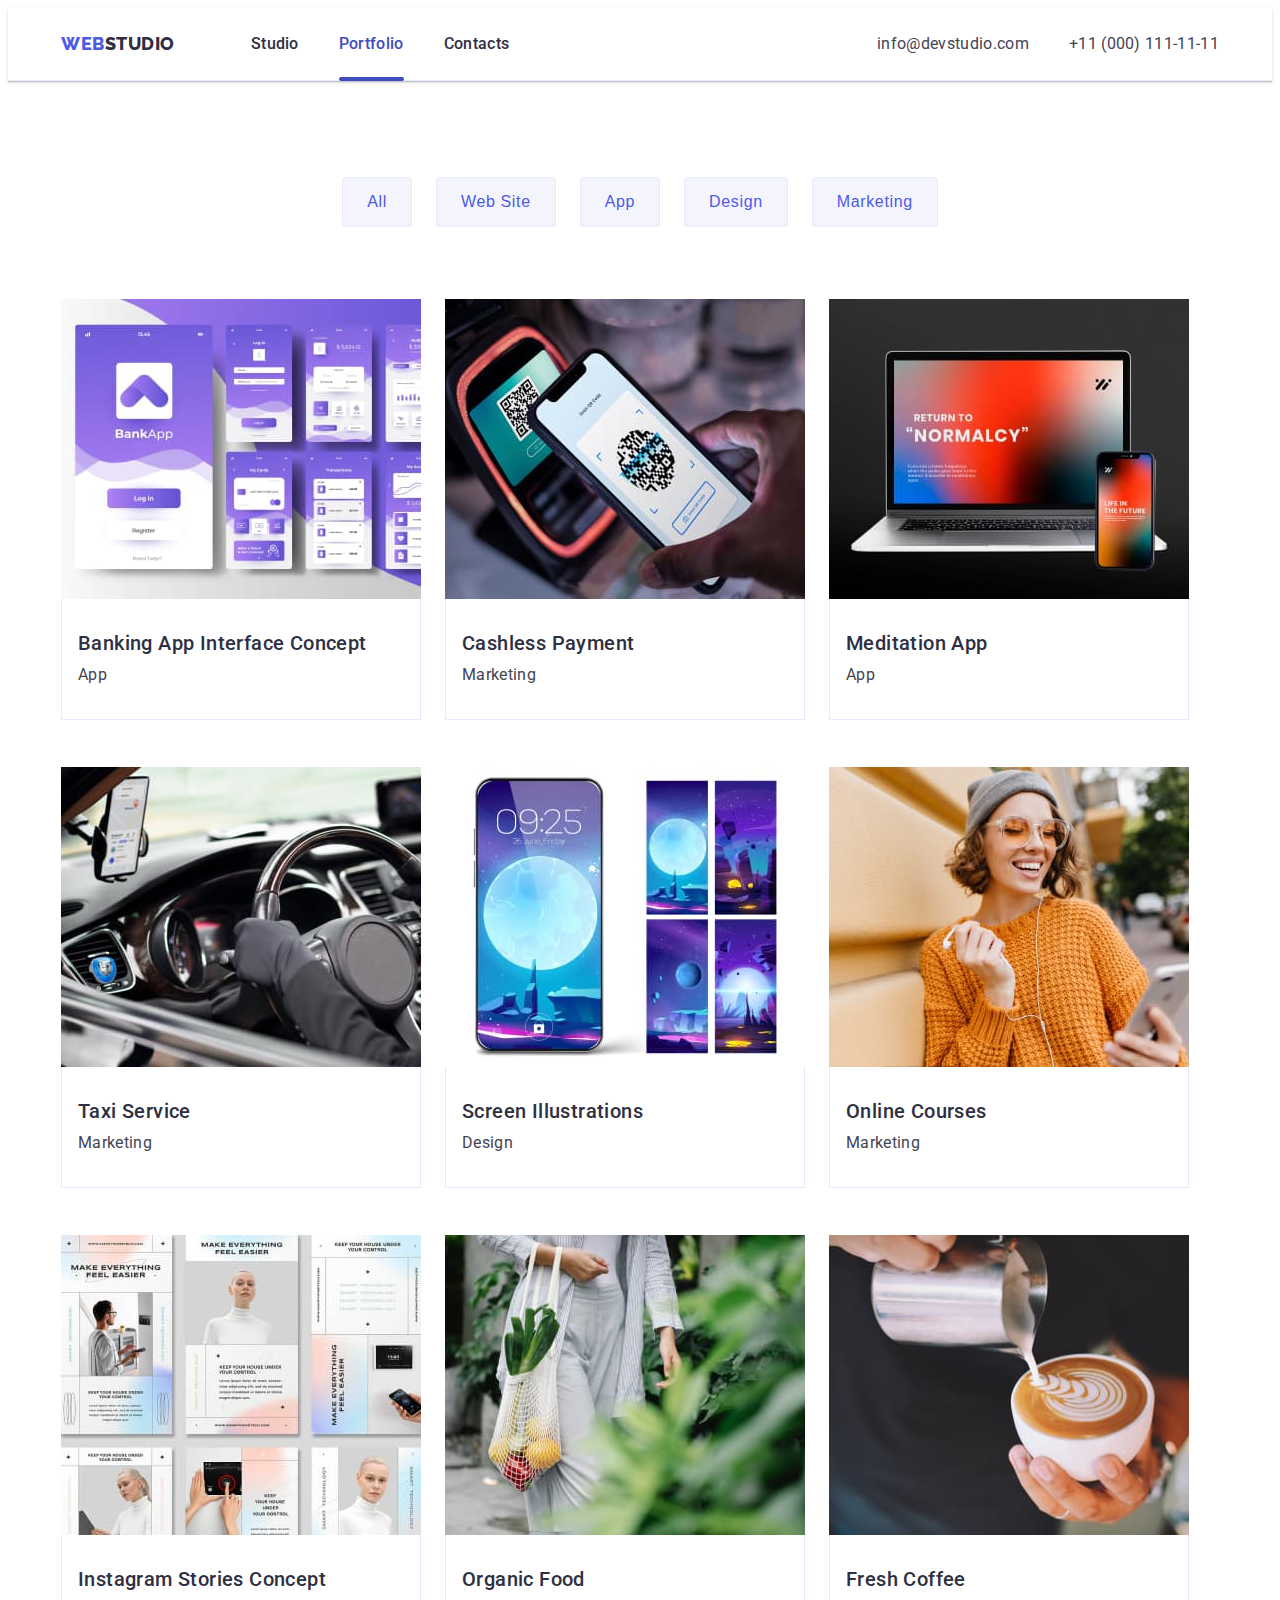
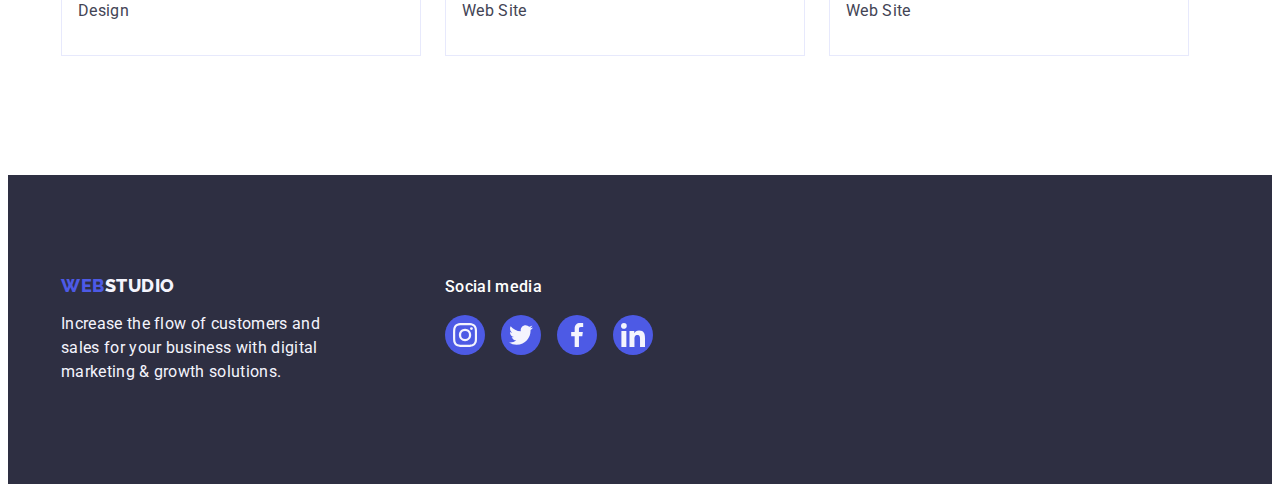
==== portfolio.html @ eb5a634f "Initial commit" ====
<!DOCTYPE html>
<html lang="en">
  <head>
    <meta charset="UTF-8" />
    <meta http-equiv="X-UA-Compatible" content="IE=edge" />
    <meta name="viewport" content="width=device-width, initial-scale=1.0" />
    <title>Portfolio</title>
    <link rel="preconnect" href="https://fonts.googleapis.com" />
    <link rel="preconnect" href="https://fonts.gstatic.com" crossorigin />
    <link
      href="https://fonts.googleapis.com/css2?family=Raleway:wght@800&family=Roboto:wght@400;500;700&display=swap"
      rel="stylesheet"
    />
    <link
      rel="stylesheet"
      href="https://cdnjs.cloudflare.com/ajax/libs/modern-normalize/2.0.0/modern-normalize.min.css"
      integrity="sha512-4xo8blKMVCiXpTaLzQSLSw3KFOVPWhm/TRtuPVc4WG6kUgjH6J03IBuG7JZPkcWMxJ5huwaBpOpnwYElP/m6wg=="
      crossorigin="anonymous"
      referrerpolicy="no-referrer"
    />
    <link rel="stylesheet" href="./css/styles.css" />
  </head>

  <body>
    <!-- heder -->
    <header class="head">
      <div class="container head-nav">
        <nav class="nav-list">
          <a href="./index.html" class="logo link"
            >Web<span class="logo-style">Studio</span></a
          >

          <ul class="nav-item">
            <li><a href="./index.html" class="nav-link link">Studio</a></li>
            <li>
              <a href="./portfolio.html" class="nav-link current link"
                >Portfolio</a
              >
            </li>
            <li><a href="" class="nav-link link">Contacts</a></li>
          </ul>
        </nav>

        <address class="contacts">
          <ul class="contacts-item">
            <li>
              <a href="mailto:info@devstudio.com" class="contacts-list link"
                >info@devstudio.com</a
              >
            </li>

            <li>
              <a href="tel:+110001111111" class="contacts-list link"
                >+11 (000) 111-11-11</a
              >
            </li>
          </ul>
        </address>
      </div>
    </header>

    <main>
      <!-- Portfolio -->
      <section class="portfolio-section">
        <div class="container">
          <h1 class="visually-hidden">Portfolio</h1>

          <ul class="btn-container">
            <li><button type="button" class="portfolio-btn">All</button></li>

            <li>
              <button type="button" class="portfolio-btn">Web Site</button>
            </li>

            <li>
              <button type="button" class="portfolio-btn">App</button>
            </li>

            <li>
              <button type="button" class="portfolio-btn">Design</button>
            </li>

            <li>
              <button type="button" class="portfolio-btn">Marketing</button>
            </li>
          </ul>

          <ul class="portfolio-list">
            <li class="portfolio-item">
              <a href="" class="portfolio-link link">
                <div class="portfolio-overlay">
                  <img
                    src="./images/portfolio/app-1.jpg"
                    alt="banking application image"
                    width="360"
                    height="300"
                  />

                  <p class="portfolio-overlay-text mein-text-style">
                    14 Stylish and User-Friendly App Design Concepts · Task
                    Manager App · Calorie Tracker App · Exotic Fruit Ecommerce
                    App · Cloud Storage App
                  </p>
                </div>

                <div class="card-portfolio-text">
                  <h2 class="sub-titel-text-styles">
                    Banking App Interface Concept
                  </h2>
                  <p class="mein-text-style">App</p>
                </div>
              </a>
            </li>

            <li class="portfolio-item">
              <a href="" class="portfolio-link link">
                <div class="portfolio-overlay">
                  <img
                    src="./images/portfolio/marketing-1.jpg"
                    alt="phone scanning qr code"
                    width="360"
                    height="300"
                  />
                  <p class="portfolio-overlay-text mein-text-style">
                    14 Stylish and User-Friendly App Design Concepts · Task
                    Manager App · Calorie Tracker App · Exotic Fruit Ecommerce
                    App · Cloud Storage App
                  </p>
                </div>
                <div class="card-portfolio-text">
                  <h2 class="sub-titel-text-styles">Cashless Payment</h2>
                  <p class="mein-text-style">Marketing</p>
                </div>
              </a>
            </li>

            <li class="portfolio-item">
              <a href="" class="portfolio-link link">
                <div class="portfolio-overlay">
                  <img
                    src="./images/portfolio/app-2.jpg"
                    alt="laptop and phone"
                    width="360"
                    height="300"
                  />
                  <p class="portfolio-overlay-text mein-text-style">
                    14 Stylish and User-Friendly App Design Concepts · Task
                    Manager App · Calorie Tracker App · Exotic Fruit Ecommerce
                    App · Cloud Storage App
                  </p>
                </div>
                <div class="card-portfolio-text">
                  <h2 class="sub-titel-text-styles">Meditation App</h2>
                  <p class="mein-text-style">App</p>
                </div>
              </a>
            </li>

            <li class="portfolio-item">
              <a href="" class="portfolio-link link">
                <div class="portfolio-overlay">
                  <img
                    src="./images/portfolio/marketing-2.jpg"
                    alt="man driving a car"
                    width="360"
                    height="300"
                  />
                  <p class="portfolio-overlay-text mein-text-style">
                    14 Stylish and User-Friendly App Design Concepts · Task
                    Manager App · Calorie Tracker App · Exotic Fruit Ecommerce
                    App · Cloud Storage App
                  </p>
                </div>
                <div class="card-portfolio-text">
                  <h2 class="sub-titel-text-styles">Taxi Service</h2>
                  <p class="mein-text-style">Marketing</p>
                </div>
              </a>
            </li>

            <li class="portfolio-item">
              <a href="" class="portfolio-link link">
                <div class="portfolio-overlay">
                  <img
                    src="./images/portfolio/design-1.jpg"
                    alt="beautiful theme for phone"
                    width="360"
                    height="300"
                  />
                  <p class="portfolio-overlay-text mein-text-style">
                    14 Stylish and User-Friendly App Design Concepts · Task
                    Manager App · Calorie Tracker App · Exotic Fruit Ecommerce
                    App · Cloud Storage App
                  </p>
                </div>
                <div class="card-portfolio-text">
                  <h2 class="sub-titel-text-styles">Screen Illustrations</h2>
                  <p class="mein-text-style">Design</p>
                </div>
              </a>
            </li>

            <li class="portfolio-item">
              <a href="" class="portfolio-link link">
                <div class="portfolio-overlay">
                  <img
                    src="./images/portfolio/marketing-3.jpg"
                    alt="happy girl"
                    width="360"
                    height="300"
                  />
                  <p class="portfolio-overlay-text mein-text-style">
                    14 Stylish and User-Friendly App Design Concepts · Task
                    Manager App · Calorie Tracker App · Exotic Fruit Ecommerce
                    App · Cloud Storage App
                  </p>
                </div>
                <div class="card-portfolio-text">
                  <h2 class="sub-titel-text-styles">Online Courses</h2>
                  <p class="mein-text-style">Marketing</p>
                </div>
              </a>
            </li>

            <li class="portfolio-item">
              <a href="" class="portfolio-link link">
                <div class="portfolio-overlay">
                  <img
                    src="./images/portfolio/design-2.jpg"
                    alt="Instagram Stories Concept"
                    width="360"
                    height="300"
                  />
                  <p class="portfolio-overlay-text mein-text-style">
                    14 Stylish and User-Friendly App Design Concepts · Task
                    Manager App · Calorie Tracker App · Exotic Fruit Ecommerce
                    App · Cloud Storage App
                  </p>
                </div>
                <div class="card-portfolio-text">
                  <h2 class="sub-titel-text-styles">
                    Instagram Stories Concept
                  </h2>
                  <p class="mein-text-style">Design</p>
                </div>
              </a>
            </li>

            <li class="portfolio-item">
              <a href="" class="portfolio-link link">
                <div class="portfolio-overlay">
                  <img
                    src="./images/portfolio/website-1.jpg"
                    alt="girl with fresh vegetables"
                    width="360"
                    height="300"
                  />
                  <p class="portfolio-overlay-text mein-text-style">
                    14 Stylish and User-Friendly App Design Concepts · Task
                    Manager App · Calorie Tracker App · Exotic Fruit Ecommerce
                    App · Cloud Storage App
                  </p>
                </div>
                <div class="card-portfolio-text">
                  <h2 class="sub-titel-text-styles">Organic Food</h2>
                  <p class="mein-text-style">Web Site</p>
                </div>
              </a>
            </li>

            <li class="portfolio-item">
              <a href="" class="portfolio-link link">
                <div class="portfolio-overlay">
                  <img
                    src="./images/portfolio/website-2.jpg"
                    alt="freshly made coffee"
                    width="360"
                    height="300"
                  />
                  <p class="portfolio-overlay-text mein-text-style">
                    14 Stylish and User-Friendly App Design Concepts · Task
                    Manager App · Calorie Tracker App · Exotic Fruit Ecommerce
                    App · Cloud Storage App
                  </p>
                </div>
                <div class="card-portfolio-text">
                  <h2 class="sub-titel-text-styles">Fresh Coffee</h2>
                  <p class="mein-text-style">Web Site</p>
                </div>
              </a>
            </li>
          </ul>
        </div>
      </section>
    </main>
    <!-- footer -->
    <footer class="footer">
      <div class="container footer-container">
        <div class="footer-info">
          <a href="./index.html" class="footer-logo logo link"
            >Web<span class="footer-logo-style">Studio</span>
          </a>

          <p class="footer-text mein-text-style">
            Increase the flow of customers and sales for your business with
            digital marketing & growth solutions.
          </p>
        </div>

        <div class="social-media">
          <p class="social-media-titel mein-text-style">Social media</p>

          <ul class="footer-soc-list">
            <li class="footer-soc-item">
              <a
                href=""
                class="footer-soc-link link"
                target="_blank"
                rel="noreferrer noopener nofollow"
              >
                <svg class="footer-soc-icon" width="24" height="24">
                  <use href="./images/icons.svg#icon-instagram"></use>
                </svg>
              </a>
            </li>

            <li class="footer-soc-item">
              <a
                href=""
                class="footer-soc-link link"
                target="_blank"
                rel="noreferrer noopener nofollow"
              >
                <svg class="footer-soc-icon" width="24" height="24">
                  <use href="./images/icons.svg#icon-twitter"></use>
                </svg>
              </a>
            </li>

            <li class="footer-soc-item">
              <a
                href=""
                class="footer-soc-link link"
                target="_blank"
                rel="noreferrer noopener nofollow"
              >
                <svg class="footer-soc-icon" width="24" height="24">
                  <use href="./images/icons.svg#icon-facebook"></use>
                </svg>
              </a>
            </li>

            <li class="footer-soc-item">
              <a
                href=""
                class="footer-soc-link link"
                target="_blank"
                rel="noreferrer noopener nofollow"
              >
                <svg class="footer-soc-icon" width="24" height="24">
                  <use href="./images/icons.svg#icon-linkedin"></use>
                </svg>
              </a>
            </li>
          </ul>
        </div>
      </div>
    </footer>
  </body>
</html>
---- css/styles.css ----
:root {
  --logo-color: #4d5ae5;
  --title-text-color: #2e2f42;
  --main-text-color: #434455;
  --third-text-color: #ffffff;
  --background-grey-color: #2e2f42;
  --background-light-color: #f4f4fd;
  --btn-color: #4d5ae5;
  --btn-hover-color: #404bbf;
}

/* _______________Сommon________________ */

body {
  font-family: 'Roboto', sans-serif;
  color: var(--main-text-color);
  background-color: #ffffff;
}

h1,
h2,
h3,
h4,
h5,
h6,
p,
ul,
ol {
  margin: 0;
}

ul,
ol {
  padding: 0;
  list-style: none;
}

.mein-text-style {
  color: var(--main-text-color);

  font-size: 16px;
  line-height: 1.5;
  letter-spacing: 0.02em;
}

.title-tex-style {
  color: var(--title-text-color);

  font-size: 36px;
  line-height: 1.11;
  letter-spacing: 0.02em;

  text-transform: capitalize;
  text-align: center;

  margin-bottom: 72px;
}

.sub-titel-text-styles {
  color: var(--title-text-color);

  font-weight: 500;
  font-size: 20px;
  line-height: 1.2;
  letter-spacing: 0.02em;

  text-transform: capitalize;
  margin-bottom: 8px;
}

.link {
  text-decoration: none;
}

.container {
  width: 1158px;
  padding-left: 15px;
  padding-right: 15px;

  margin: 0 auto;
}

.visually-hidden {
  position: absolute;
  white-space: nowrap;
  width: 1px;
  height: 1px;
  overflow: hidden;
  border: 0;
  padding: 0;
  clip: rect(0 0 0 0);
  clip-path: inset(50%);
  margin: -1px;
}

img {
  display: block;
  max-width: 100%;
}

/* ___________________HEDER_________________ */

.head {
  border-bottom: 1px solid #e7e9fc;
  box-shadow: 0px 2px 1px rgba(46, 47, 66, 0.08),
    0px 1px 1px rgba(46, 47, 66, 0.16), 0px 1px 6px rgba(46, 47, 66, 0.08);
}

.logo {
  color: var(--logo-color);

  font-family: 'Raleway', sans-serif;
  font-weight: 800;
  font-size: 18px;
  line-height: 1.17;
  letter-spacing: 0.03em;

  text-transform: uppercase;
  margin-right: 76px;
  padding-top: 24px;
  padding-bottom: 24px;
}

.head-nav {
  display: flex;
  align-items: center;
}

.nav-list {
  display: flex;
  align-items: center;
}

.nav-item {
  display: flex;
  align-items: center;
  gap: 40px;
}

.contacts-item {
  display: flex;
  gap: 40px;
}

.logo-style {
  color: var(--title-text-color);
}

.nav-link {
  color: var(--title-text-color);

  font-family: 'Roboto' 'sans-serif';
  font-weight: 500;
  font-size: 16px;
  line-height: 1.5;
  letter-spacing: 0.02em;

  padding-top: 24px;
  padding-bottom: 24px;

  display: block;
  position: relative;

  transition: color 250ms cubic-bezier(0.4, 0, 0.2, 1);
}

.nav-link::after {
  content: '';

  position: absolute;
  bottom: -1px;
  left: 0;

  transform: scaleX(0);
  transition: transform 250ms cubic-bezier(0.4, 0, 0.2, 1);

  border-radius: 2px;
  height: 4px;
  width: 100%;
  background: var(--btn-hover-color);
}
.nav-link:hover::after,
.nav-link:focus::after,
.nav-link.current::after {
  transform: scale(1);
}

.nav-link:hover,
.nav-link.current {
  color: var(--btn-hover-color);
}

.nav-link:focus,
.nav-link.current {
  color: var(--btn-hover-color);
}

.contacts {
  font-style: normal;
  margin-left: auto;
  display: block;
}

.contacts-list {
  color: var(--second-text-color);

  font-size: 16px;
  line-height: 1.5;
  letter-spacing: 0.02em;

  display: block;
  padding-top: 24px;
  padding-bottom: 24px;

  transition: color 250ms cubic-bezier(0.4, 0, 0.2, 1);
}

.contacts-list:hover {
  color: var(--btn-hover-color);
}

.contacts-list:focus {
  color: var(--btn-hover-color);
}

/* _______________HERO ______________*/

.hero-section {
  background-color: var(--background-grey-color);
  max-width: 1440px;

  padding-top: 188px;
  padding-bottom: 188px;
  margin: 0 auto;

  background-image: linear-gradient(
      rgba(46, 47, 66, 0.7),
      rgba(46, 47, 66, 0.7)
    ),
    url(../images/hero-bgr.jpg);

  background-repeat: no-repeat;
  background-size: cover;
  background-position: center;
}

.hero-titel {
  color: var(--third-text-color);

  max-width: 496px;

  font-size: 56px;
  line-height: 1.07;
  letter-spacing: 0.02em;

  margin-left: auto;
  margin-right: auto;
  text-align: center;
}

.hero-container {
  display: flex;
  flex-direction: column;
}

.hero-btn {
  background-color: var(--btn-color);
  color: var(--third-text-color);

  font-weight: 500;
  font-size: 16px;
  line-height: 1.5;
  letter-spacing: 0.04em;

  border-radius: 4px;
  border: 0px;

  cursor: pointer;
  min-width: 169px;
  min-height: 56px;

  box-shadow: 0px 4px 4px rgba(0, 0, 0, 0.15);

  margin: 48px auto 0 auto;

  transition: background-color 250ms cubic-bezier(0.4, 0, 0.2, 1);
}

.hero-btn:hover {
  background: var(--btn-hover-color);
  color: var(--third-text-color);
  box-shadow: 0px 4px 4px rgba(0, 0, 0, 0.15);
}

.hero-btn:focus {
  background: var(--btn-hover-color);
  color: var(--third-text-color);
  box-shadow: 0px 4px 4px rgba(0, 0, 0, 0.15);
}

/* _______________ Advantages_______________ */

.advantages-section {
  padding: 120px 0;
}

.advant-list {
  display: flex;
  gap: 24px;
}

.advant-item {
  width: 264px;
}

.advant-icon-list {
  background-color: #f4f4fd;

  width: auto;
  height: 112px;

  display: flex;
  justify-content: center;
  align-items: center;

  border-radius: 4px;
  margin-bottom: 8px;
}

/* _______________Our Works________________ */

.work-section {
  padding-top: 0;
  padding-bottom: 120px;
}

.work-title {
  margin-left: auto;
  margin-right: auto;
}

.work-list {
  display: flex;
  gap: 24px;
}

/* ______________Team-Section________________ */

.team-section {
  background-color: var(--background-light-color);
  padding: 120px 0;
}

.team-list {
  display: flex;
  gap: 24px;
}

.team-item {
  background: #ffffff;

  width: 264px;
  height: 428px;

  box-shadow: 0px 1px 6px rgba(46, 47, 66, 0.08),
    0px 1px 1px rgba(46, 47, 66, 0.16), 0px 2px 1px rgba(46, 47, 66, 0.08);
  border-radius: 0px 0px 4px 4px;
}

.team-item-text {
  text-align: center;
  padding: 32px 16px;
}

.team-soc-list {
  display: flex;
  justify-content: center;
  gap: 24px;

  margin-top: 8px;
}

.team-soc-item {
  width: 40px;
  height: 40px;
}

.team-soc-link {
  background-color: var(--btn-color);
  fill: var(--background-light-color);

  width: 100%;
  height: 100%;

  border-radius: 50%;

  display: flex;
  justify-content: center;
  align-items: center;

  transition: background-color 250ms cubic-bezier(0.4, 0, 0.2, 1);
}

.team-soc-link:hover,
.team-soc-link:focus {
  background-color: var(--btn-hover-color);
}

.team-soc-icom {
  width: 16px;
  height: 16px;
}

/* __________________Customers____________ */

.customers {
  padding: 120px 0;
}

.customers-list {
  display: flex;
  justify-content: center;
  align-items: center;
  gap: 24px;
}

.customers-item {
  width: 168px;
  height: 88px;
}

.customers-link {
  width: 100%;
  height: 100%;

  display: flex;
  justify-content: center;
  align-items: center;

  border: 1px solid #8e8f99;
  border-radius: 4px;
  color: #8e8f99;

  transition: color 250ms cubic-bezier(0.4, 0, 0.2, 1),
    border-color 250ms cubic-bezier(0.4, 0, 0.2, 1);
}

.customers-link:hover {
  border-color: var(--btn-hover-color);
  color: var(--btn-hover-color);
}

.customers-link:focus {
  border-color: var(--btn-hover-color);
  color: var(--btn-hover-color);
}
.customers-icon {
  fill: currentColor;
}

/* _______________Footer________________ */

.footer {
  background-color: var(--background-grey-color);

  padding-top: 100px;
  padding-bottom: 100px;
}

.footer-container {
  display: flex;
  align-items: baseline;
}

.footer-info {
  margin-right: 120px;
}

.footer-logo-style {
  color: #f4f4fd;
}

.footer-logo {
  display: inline-block;

  margin-bottom: 16px;
  padding-top: 0;
  padding-bottom: 0;
}

.footer-text {
  color: #f4f4fd;
  max-width: 264px;
}

.social-media-titel {
  color: #ffffff;

  font-weight: 500;

  margin-bottom: 16px;
}

.social-media {
  max-width: 208px;
}

.footer-soc-list {
  display: flex;
  justify-content: center;
  align-items: center;
  gap: 16px;
}
.footer-soc-item {
  display: flex;

  width: 40px;
  height: 40px;

  border-radius: 50%;
}

.footer-soc-link {
  background-color: var(--btn-color);

  width: 100%;
  height: 100%;

  display: flex;
  justify-content: center;
  align-items: center;

  border-radius: 50%;

  transition: background-color 250ms cubic-bezier(0.4, 0, 0.2, 1);
}

.footer-soc-link:hover,
.footer-soc-link:focus {
  background-color: #31d0aa;
}

.footer-soc-icon {
  fill: var(--background-light-color);
}

/* _______________Portfolio_________________ */

.portfolio-section {
  padding: 96px 0 120px;
}

.portfolio-btn {
  background-color: var(--background-light-color);
  color: var(--btn-color);

  font-weight: 500;
  font-size: 16px;
  line-height: 1.5;
  letter-spacing: 0.04em;

  padding: 12px 24px;

  border: 1px solid #e7e9fc;
  border-radius: 4px;

  cursor: pointer;

  transition: color 250ms cubic-bezier(0.4, 0, 0.2, 1),
    background-color 250ms cubic-bezier(0.4, 0, 0.2, 1),
    border-color 250ms cubic-bezier(0.4, 0, 0.2, 1),
    box-shadow 250ms cubic-bezier(0.4, 0, 0.2, 1);
}

.portfolio-btn:hover,
.portfolio-btn:focus {
  background-color: var(--btn-hover-color);
  color: var(--third-text-color);
  border: 1px solid transparent;

  box-shadow: 0px 3px 1px rgba(0, 0, 0, 0.1), 0px 2px 1px rgba(0, 0, 0, 0.08),
    0px 2px 2px rgba(0, 0, 0, 0.12);
}

.btn-container {
  display: flex;
  justify-content: center;
  gap: 24px;
  margin-bottom: 72px;
}

.portfolio-list {
  display: flex;
  flex-wrap: wrap;
  gap: 24px;
  row-gap: 48px;
}

.portfolio-item {
  width: 360px;
  height: 420px;
}

.portfolio-link {
  display: block;
  position: relative;
  transition: box-shadow 250ms cubic-bezier(0.4, 0, 0.2, 1);
}

.portfolio-overlay {
  position: relative;
  overflow: hidden;
}

.portfolio-link:hover .portfolio-overlay-text,
.portfolio-link:focus .portfolio-overlay-text {
  transform: translateY(0);
}

.portfolio-overlay-text {
  background:var(--btn-color);
  color: #f4f4fd;

  position: absolute;
  width: 100%;
  height: 100%;
  top: 0;
  padding: 40px 32px;

  transform: translateY(100%);
  transition: transform 250ms cubic-bezier(0.4, 0, 0.2, 1);
}

.portfolio-link:hover,
.portfolio-link:focus {
  box-shadow: 0px 1px 6px rgba(46, 47, 66, 0.08),
    0px 1px 1px rgba(46, 47, 66, 0.16), 0px 2px 1px rgba(46, 47, 66, 0.08);
}

.card-portfolio-text {
  padding: 32px 16px;

  border-right: 1px solid #e7e9fc;
  border-bottom: 1px solid #e7e9fc;
  border-left: 1px solid #e7e9fc;
}

.backdrop {
  width: 100%;
  height: 100%;
  position: fixed;
  background: rgba(46, 47, 66, 0.4);
  top: 0;
  transition: opacity 250ms cubic-bezier(0.4, 0, 0.2, 1),
    visibility 250ms cubic-bezier(0.4, 0, 0.2, 1);
}

.modal {
  background: #fcfcfc;

  width: 408px;
  min-height: 584px;
  padding: 24px;

  position: absolute;
  left: 50%;
  top: 50%;

  box-shadow: 0px 1px 1px rgba(0, 0, 0, 0.14), 0px 1px 3px rgba(0, 0, 0, 0.12),
    0px 2px 1px rgba(0, 0, 0, 0.2);
  border-radius: 4px;

  transform: translate(-50%, -50%) scaleY(1);
  transition: transform 250ms cubic-bezier(0.4, 0, 0.2, 1);
}

.backdrop.is-hidden .modal {
  transform: translate(-50%, -50%) scaleY(0);
}

.modal-close-btn {
  background: #e7e9fc;
  color: var(--background-grey-color);

  width: 24px;
  height: 24px;

  border-radius: 50%;
  border: 1px solid rgba(0, 0, 0, 0.1);

  position: absolute;
  top: 24px;
  right: 24px;
  display: flex;
  align-items: center;
  justify-content: center;
  padding: 0;
  cursor: pointer;
  transition: background-color 250ms cubic-bezier(0.4, 0, 0.2, 1),
    border 250ms cubic-bezier(0.4, 0, 0.2, 1);
}

.modal-close-btn:hover,
.modal-close-btn:focus {
  background: var(--btn-hover-color);
  color: #ffffff;
  border: none;
}
.modal-icon {
  fill: currentColor;
  transition: fill 250ms cubic-bezier(0.4, 0, 0.2, 1);
}

.is-hidden {
  visibility: hidden;
  opacity: 0;
  pointer-events: none;
}
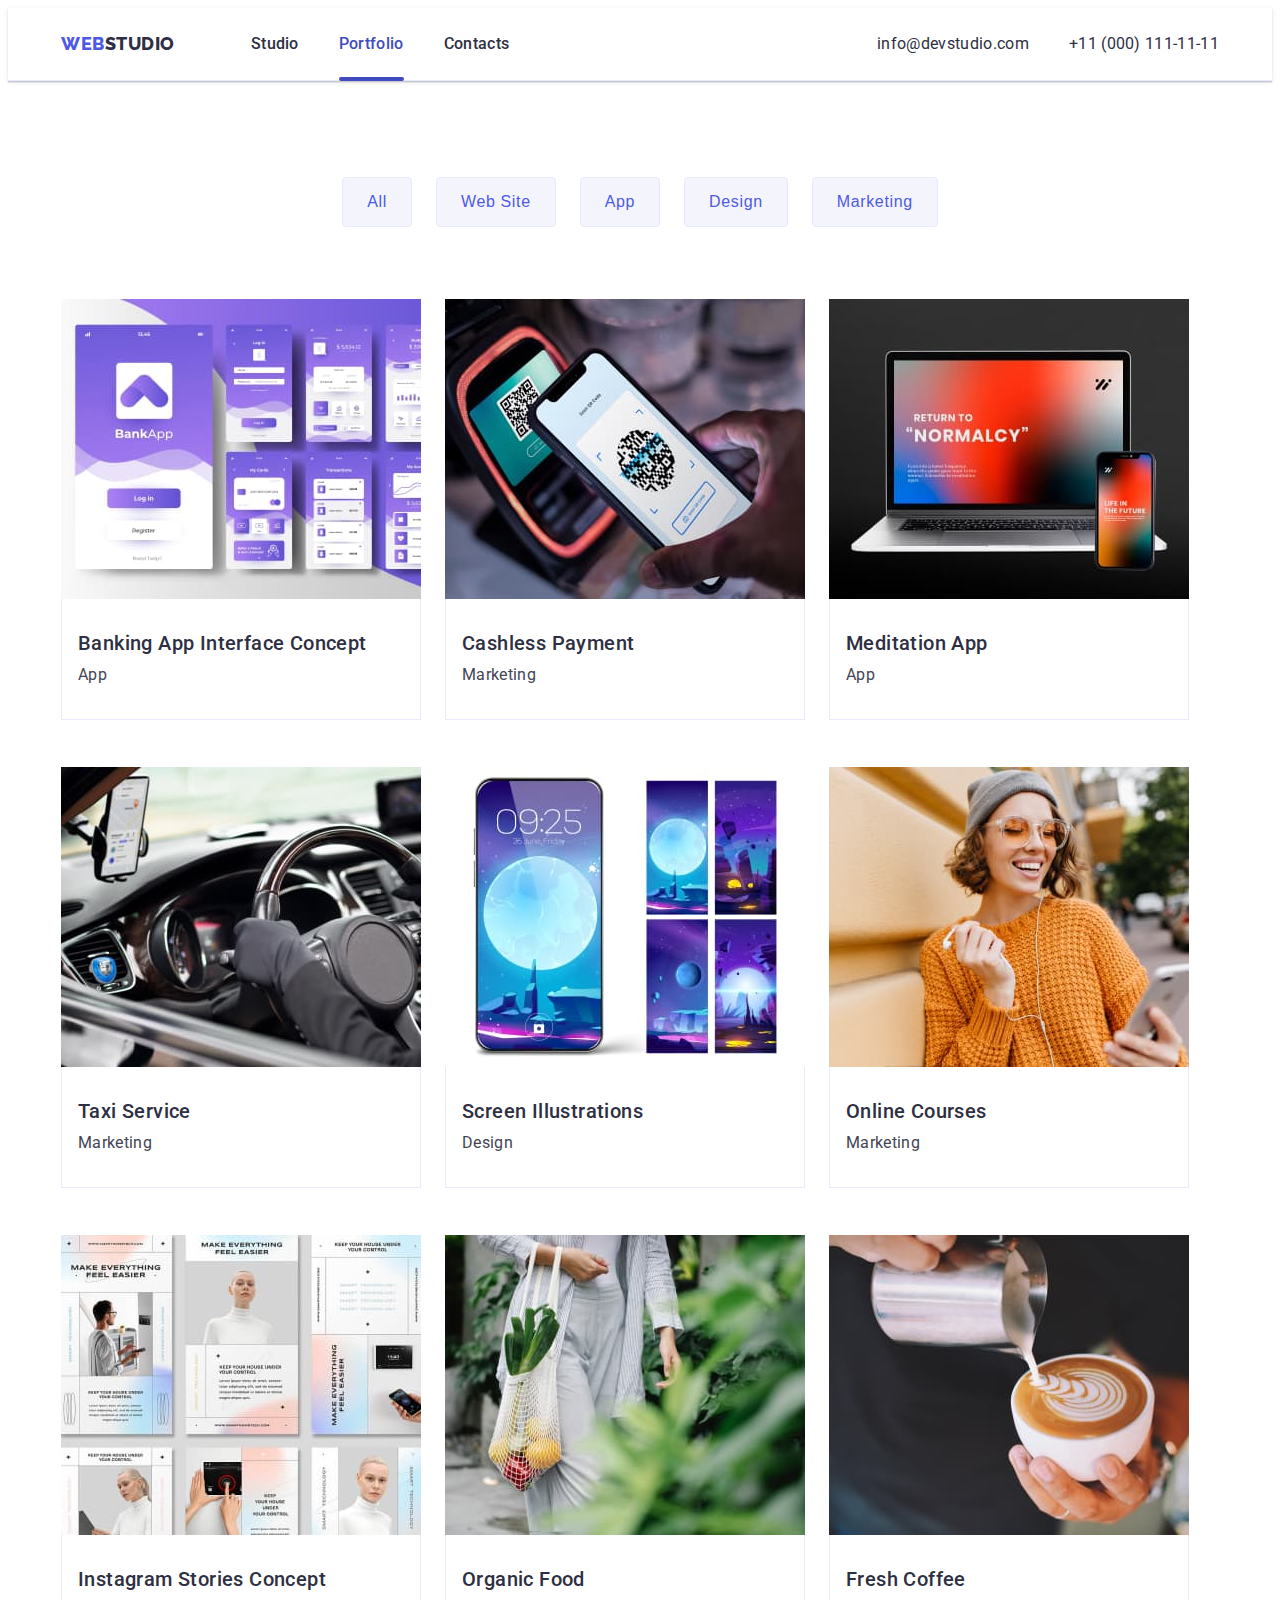
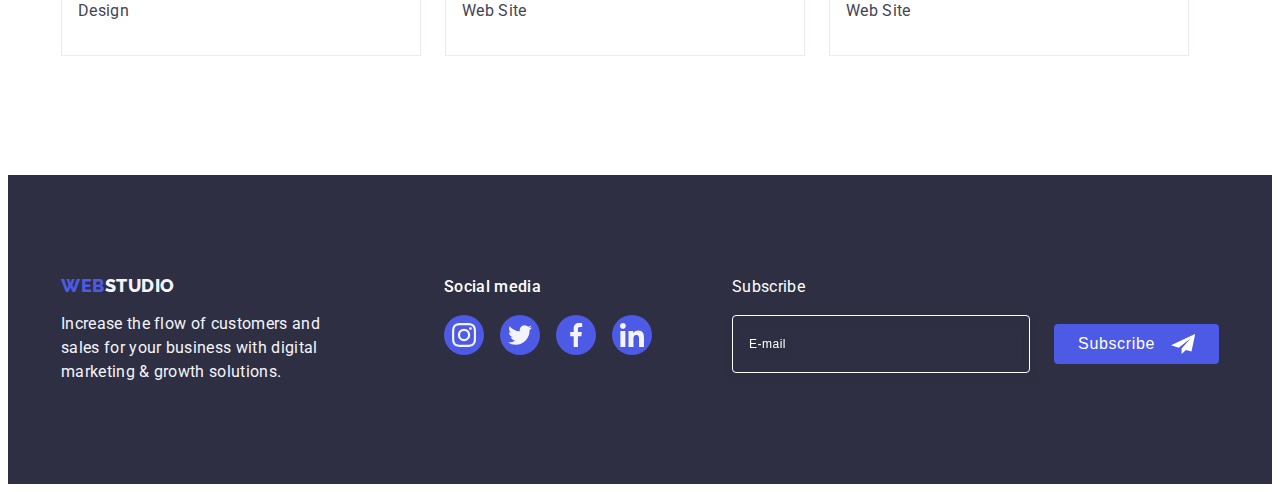
==== commit 9aff2592: "hw-6.1" ====
--- a/portfolio.html
+++ b/portfolio.html
@@ -96,7 +96,7 @@
                     height="300"
                   />
 
-                  <p class="portfolio-overlay-text mein-text-style">
+                  <p class="portfolio-overlay-text main-text-style">
                     14 Stylish and User-Friendly App Design Concepts · Task
                     Manager App · Calorie Tracker App · Exotic Fruit Ecommerce
                     App · Cloud Storage App
@@ -107,7 +107,7 @@
                   <h2 class="sub-titel-text-styles">
                     Banking App Interface Concept
                   </h2>
-                  <p class="mein-text-style">App</p>
+                  <p class="main-text-style">App</p>
                 </div>
               </a>
             </li>
@@ -121,7 +121,7 @@
                     width="360"
                     height="300"
                   />
-                  <p class="portfolio-overlay-text mein-text-style">
+                  <p class="portfolio-overlay-text main-text-style">
                     14 Stylish and User-Friendly App Design Concepts · Task
                     Manager App · Calorie Tracker App · Exotic Fruit Ecommerce
                     App · Cloud Storage App
@@ -129,7 +129,7 @@
                 </div>
                 <div class="card-portfolio-text">
                   <h2 class="sub-titel-text-styles">Cashless Payment</h2>
-                  <p class="mein-text-style">Marketing</p>
+                  <p class="main-text-style">Marketing</p>
                 </div>
               </a>
             </li>
@@ -143,7 +143,7 @@
                     width="360"
                     height="300"
                   />
-                  <p class="portfolio-overlay-text mein-text-style">
+                  <p class="portfolio-overlay-text main-text-style">
                     14 Stylish and User-Friendly App Design Concepts · Task
                     Manager App · Calorie Tracker App · Exotic Fruit Ecommerce
                     App · Cloud Storage App
@@ -151,7 +151,7 @@
                 </div>
                 <div class="card-portfolio-text">
                   <h2 class="sub-titel-text-styles">Meditation App</h2>
-                  <p class="mein-text-style">App</p>
+                  <p class="main-text-style">App</p>
                 </div>
               </a>
             </li>
@@ -165,7 +165,7 @@
                     width="360"
                     height="300"
                   />
-                  <p class="portfolio-overlay-text mein-text-style">
+                  <p class="portfolio-overlay-text main-text-style">
                     14 Stylish and User-Friendly App Design Concepts · Task
                     Manager App · Calorie Tracker App · Exotic Fruit Ecommerce
                     App · Cloud Storage App
@@ -173,7 +173,7 @@
                 </div>
                 <div class="card-portfolio-text">
                   <h2 class="sub-titel-text-styles">Taxi Service</h2>
-                  <p class="mein-text-style">Marketing</p>
+                  <p class="main-text-style">Marketing</p>
                 </div>
               </a>
             </li>
@@ -187,7 +187,7 @@
                     width="360"
                     height="300"
                   />
-                  <p class="portfolio-overlay-text mein-text-style">
+                  <p class="portfolio-overlay-text main-text-style">
                     14 Stylish and User-Friendly App Design Concepts · Task
                     Manager App · Calorie Tracker App · Exotic Fruit Ecommerce
                     App · Cloud Storage App
@@ -195,7 +195,7 @@
                 </div>
                 <div class="card-portfolio-text">
                   <h2 class="sub-titel-text-styles">Screen Illustrations</h2>
-                  <p class="mein-text-style">Design</p>
+                  <p class="main-text-style">Design</p>
                 </div>
               </a>
             </li>
@@ -209,7 +209,7 @@
                     width="360"
                     height="300"
                   />
-                  <p class="portfolio-overlay-text mein-text-style">
+                  <p class="portfolio-overlay-text main-text-style">
                     14 Stylish and User-Friendly App Design Concepts · Task
                     Manager App · Calorie Tracker App · Exotic Fruit Ecommerce
                     App · Cloud Storage App
@@ -217,7 +217,7 @@
                 </div>
                 <div class="card-portfolio-text">
                   <h2 class="sub-titel-text-styles">Online Courses</h2>
-                  <p class="mein-text-style">Marketing</p>
+                  <p class="main-text-style">Marketing</p>
                 </div>
               </a>
             </li>
@@ -231,7 +231,7 @@
                     width="360"
                     height="300"
                   />
-                  <p class="portfolio-overlay-text mein-text-style">
+                  <p class="portfolio-overlay-text main-text-style">
                     14 Stylish and User-Friendly App Design Concepts · Task
                     Manager App · Calorie Tracker App · Exotic Fruit Ecommerce
                     App · Cloud Storage App
@@ -241,7 +241,7 @@
                   <h2 class="sub-titel-text-styles">
                     Instagram Stories Concept
                   </h2>
-                  <p class="mein-text-style">Design</p>
+                  <p class="main-text-style">Design</p>
                 </div>
               </a>
             </li>
@@ -255,7 +255,7 @@
                     width="360"
                     height="300"
                   />
-                  <p class="portfolio-overlay-text mein-text-style">
+                  <p class="portfolio-overlay-text main-text-style">
                     14 Stylish and User-Friendly App Design Concepts · Task
                     Manager App · Calorie Tracker App · Exotic Fruit Ecommerce
                     App · Cloud Storage App
@@ -263,7 +263,7 @@
                 </div>
                 <div class="card-portfolio-text">
                   <h2 class="sub-titel-text-styles">Organic Food</h2>
-                  <p class="mein-text-style">Web Site</p>
+                  <p class="main-text-style">Web Site</p>
                 </div>
               </a>
             </li>
@@ -277,7 +277,7 @@
                     width="360"
                     height="300"
                   />
-                  <p class="portfolio-overlay-text mein-text-style">
+                  <p class="portfolio-overlay-text main-text-style">
                     14 Stylish and User-Friendly App Design Concepts · Task
                     Manager App · Calorie Tracker App · Exotic Fruit Ecommerce
                     App · Cloud Storage App
@@ -285,7 +285,7 @@
                 </div>
                 <div class="card-portfolio-text">
                   <h2 class="sub-titel-text-styles">Fresh Coffee</h2>
-                  <p class="mein-text-style">Web Site</p>
+                  <p class="main-text-style">Web Site</p>
                 </div>
               </a>
             </li>
@@ -301,14 +301,14 @@
             >Web<span class="footer-logo-style">Studio</span>
           </a>
 
-          <p class="footer-text mein-text-style">
+          <p class="footer-text main-text-style">
             Increase the flow of customers and sales for your business with
             digital marketing & growth solutions.
           </p>
         </div>
 
         <div class="social-media">
-          <p class="social-media-titel mein-text-style">Social media</p>
+          <p class="social-media-titel main-text-style">Social media</p>
 
           <ul class="footer-soc-list">
             <li class="footer-soc-item">
@@ -364,6 +364,27 @@
             </li>
           </ul>
         </div>
+        <form class="footer-form" name="footer-form">
+          <p class="footer-form-text main-text-style">Subscribe</p>
+
+          <div class="footer-form-wrap">
+            <label for="">
+              <input
+                class="footer-input"
+                type="email"
+                name="footer-e-mail"
+                placeholder="E-mail"
+              />
+            </label>
+
+            <button class="footer-form-btn" type="submit">
+              Subscribe
+              <svg class="subscribe-icon" width="24" height="24">
+                <use href="./images/icons.svg#icon-subscribe"></use>
+              </svg>
+            </button>
+          </div>
+        </form>
       </div>
     </footer>
   </body>
--- a/css/styles.css
+++ b/css/styles.css
@@ -1,12 +1,11 @@
 :root {
-  --logo-color: #4d5ae5;
+  --logo-btn-color: #4d5ae5;
   --title-text-color: #2e2f42;
   --main-text-color: #434455;
   --third-text-color: #ffffff;
   --background-grey-color: #2e2f42;
   --background-light-color: #f4f4fd;
-  --btn-color: #4d5ae5;
-  --btn-hover-color: #404bbf;
+  --hover-focus-color: #404bbf;
 }
 
 /* _______________Сommon________________ */
@@ -35,7 +34,7 @@
   list-style: none;
 }
 
-.mein-text-style {
+.main-text-style {
   color: var(--main-text-color);
 
   font-size: 16px;
@@ -107,7 +106,7 @@
 }
 
 .logo {
-  color: var(--logo-color);
+  color: var(--logo-btn-color);
 
   font-family: 'Raleway', sans-serif;
   font-weight: 800;
@@ -177,7 +176,7 @@
   border-radius: 2px;
   height: 4px;
   width: 100%;
-  background: var(--btn-hover-color);
+  background: var(--hover-focus-color);
 }
 .nav-link:hover::after,
 .nav-link:focus::after,
@@ -187,12 +186,12 @@
 
 .nav-link:hover,
 .nav-link.current {
-  color: var(--btn-hover-color);
+  color: var(--hover-focus-color);
 }
 
 .nav-link:focus,
 .nav-link.current {
-  color: var(--btn-hover-color);
+  color: var(--hover-focus-color);
 }
 
 .contacts {
@@ -202,7 +201,7 @@
 }
 
 .contacts-list {
-  color: var(--second-text-color);
+  color: var(--title-text-color);
 
   font-size: 16px;
   line-height: 1.5;
@@ -216,11 +215,11 @@
 }
 
 .contacts-list:hover {
-  color: var(--btn-hover-color);
+  color: var(--hover-focus-color);
 }
 
 .contacts-list:focus {
-  color: var(--btn-hover-color);
+  color: var(--hover-focus-color);
 }
 
 /* _______________HERO ______________*/
@@ -264,7 +263,7 @@
 }
 
 .hero-btn {
-  background-color: var(--btn-color);
+  background-color: var(--logo-btn-color);
   color: var(--third-text-color);
 
   font-weight: 500;
@@ -283,18 +282,19 @@
 
   margin: 48px auto 0 auto;
 
-  transition: background-color 250ms cubic-bezier(0.4, 0, 0.2, 1);
+  transition: background-color 250ms cubic-bezier(0.4, 0, 0.2, 1),
+    box-shadow 250ms cubic-bezier(0.4, 0, 0.2, 1);
 }
 
 .hero-btn:hover {
-  background: var(--btn-hover-color);
-  color: var(--third-text-color);
+  background: var(--hover-focus-color);
+
   box-shadow: 0px 4px 4px rgba(0, 0, 0, 0.15);
 }
 
 .hero-btn:focus {
-  background: var(--btn-hover-color);
-  color: var(--third-text-color);
+  background: var(--hover-focus-color);
+
   box-shadow: 0px 4px 4px rgba(0, 0, 0, 0.15);
 }
 
@@ -386,7 +386,7 @@
 }
 
 .team-soc-link {
-  background-color: var(--btn-color);
+  background-color: var(--logo-btn-color);
   fill: var(--background-light-color);
 
   width: 100%;
@@ -403,7 +403,7 @@
 
 .team-soc-link:hover,
 .team-soc-link:focus {
-  background-color: var(--btn-hover-color);
+  background-color: var(--hover-focus-color);
 }
 
 .team-soc-icom {
@@ -446,13 +446,13 @@
 }
 
 .customers-link:hover {
-  border-color: var(--btn-hover-color);
-  color: var(--btn-hover-color);
+  border-color: var(--hover-focus-color);
+  color: var(--hover-focus-color);
 }
 
 .customers-link:focus {
-  border-color: var(--btn-hover-color);
-  color: var(--btn-hover-color);
+  border-color: var(--hover-focus-color);
+  color: var(--hover-focus-color);
 }
 .customers-icon {
   fill: currentColor;
@@ -477,7 +477,7 @@
 }
 
 .footer-logo-style {
-  color: #f4f4fd;
+  color: var(--background-light-color);
 }
 
 .footer-logo {
@@ -489,7 +489,7 @@
 }
 
 .footer-text {
-  color: #f4f4fd;
+  color: var(--background-light-color);
   max-width: 264px;
 }
 
@@ -521,7 +521,7 @@
 }
 
 .footer-soc-link {
-  background-color: var(--btn-color);
+  background-color: var(--logo-btn-color);
 
   width: 100%;
   height: 100%;
@@ -544,106 +544,82 @@
   fill: var(--background-light-color);
 }
 
-/* _______________Portfolio_________________ */
-
-.portfolio-section {
-  padding: 96px 0 120px;
-}
-
-.portfolio-btn {
-  background-color: var(--background-light-color);
-  color: var(--btn-color);
+/* _________________Footer-Form_________________ */
+
+.footer-form {
+  margin-left: 80px;
+}
+
+.footer-form-text {
+  color: #ffffff;
+  margin-bottom: 16px;
+}
+
+.footer-form-wrap {
+  display: flex;
+  align-items: center;
+  justify-content: center;
+  gap: 24px;
+}
+
+.footer-input {
+  background-color: inherit;
+  color: #ffffff;
+
+  width: 264px;
+  height: 40px;
+  padding: 8px 16px;
+
+  border: 1px solid #ffffff;
+  border-radius: 4px;
+  filter: drop-shadow(0px 4px 4px rgba(0, 0, 0, 0.15));
+
+  font-size: 12px;
+  line-height: 2;
+  letter-spacing: 0.04em;
+}
+
+.footer-input::placeholder {
+  color: #ffffff;
+}
+
+.footer-form-btn {
+  background-color: var(--logo-btn-color);
+  color: #ffffff;
+  cursor: pointer;
+
+  display: flex;
+  justify-content: center;
+  align-items: center;
+  gap: 16px;
 
   font-weight: 500;
   font-size: 16px;
   line-height: 1.5;
   letter-spacing: 0.04em;
 
-  padding: 12px 24px;
-
-  border: 1px solid #e7e9fc;
+  padding: 8px 24px;
   border-radius: 4px;
-
-  cursor: pointer;
-
-  transition: color 250ms cubic-bezier(0.4, 0, 0.2, 1),
-    background-color 250ms cubic-bezier(0.4, 0, 0.2, 1),
-    border-color 250ms cubic-bezier(0.4, 0, 0.2, 1),
-    box-shadow 250ms cubic-bezier(0.4, 0, 0.2, 1);
-}
-
-.portfolio-btn:hover,
-.portfolio-btn:focus {
-  background-color: var(--btn-hover-color);
+  border: 0px;
+
+  transition: background-color 250ms cubic-bezier(0.4, 0, 0.2, 1);
+}
+
+.footer-form-btn:hover {
+  background: var(--hover-focus-color);
   color: var(--third-text-color);
-  border: 1px solid transparent;
-
-  box-shadow: 0px 3px 1px rgba(0, 0, 0, 0.1), 0px 2px 1px rgba(0, 0, 0, 0.08),
-    0px 2px 2px rgba(0, 0, 0, 0.12);
-}
-
-.btn-container {
-  display: flex;
-  justify-content: center;
-  gap: 24px;
-  margin-bottom: 72px;
-}
-
-.portfolio-list {
-  display: flex;
-  flex-wrap: wrap;
-  gap: 24px;
-  row-gap: 48px;
-}
-
-.portfolio-item {
-  width: 360px;
-  height: 420px;
-}
-
-.portfolio-link {
-  display: block;
-  position: relative;
-  transition: box-shadow 250ms cubic-bezier(0.4, 0, 0.2, 1);
-}
-
-.portfolio-overlay {
-  position: relative;
-  overflow: hidden;
-}
-
-.portfolio-link:hover .portfolio-overlay-text,
-.portfolio-link:focus .portfolio-overlay-text {
-  transform: translateY(0);
-}
-
-.portfolio-overlay-text {
-  background:var(--btn-color);
-  color: #f4f4fd;
-
-  position: absolute;
-  width: 100%;
-  height: 100%;
-  top: 0;
-  padding: 40px 32px;
-
-  transform: translateY(100%);
-  transition: transform 250ms cubic-bezier(0.4, 0, 0.2, 1);
-}
-
-.portfolio-link:hover,
-.portfolio-link:focus {
-  box-shadow: 0px 1px 6px rgba(46, 47, 66, 0.08),
-    0px 1px 1px rgba(46, 47, 66, 0.16), 0px 2px 1px rgba(46, 47, 66, 0.08);
-}
-
-.card-portfolio-text {
-  padding: 32px 16px;
-
-  border-right: 1px solid #e7e9fc;
-  border-bottom: 1px solid #e7e9fc;
-  border-left: 1px solid #e7e9fc;
-}
+}
+
+.footer-form-btn:focus {
+  background: var(--hover-focus-color);
+  color: var(--third-text-color);
+}
+
+.subscribe-icon {
+}
+
+
+/* ________________Modal_______________ */
 
 .backdrop {
   width: 100%;
@@ -681,6 +657,7 @@
 .modal-close-btn {
   background: #e7e9fc;
   color: var(--background-grey-color);
+  cursor: pointer;
 
   width: 24px;
   height: 24px;
@@ -691,22 +668,24 @@
   position: absolute;
   top: 24px;
   right: 24px;
+
   display: flex;
   align-items: center;
   justify-content: center;
   padding: 0;
-  cursor: pointer;
+
   transition: background-color 250ms cubic-bezier(0.4, 0, 0.2, 1),
     border 250ms cubic-bezier(0.4, 0, 0.2, 1);
 }
 
 .modal-close-btn:hover,
 .modal-close-btn:focus {
-  background: var(--btn-hover-color);
+  background: var(--hover-focus-color);
   color: #ffffff;
   border: none;
 }
-.modal-icon {
+
+.modal-btn-icon {
   fill: currentColor;
   transition: fill 250ms cubic-bezier(0.4, 0, 0.2, 1);
 }
@@ -716,3 +695,279 @@
   opacity: 0;
   pointer-events: none;
 }
+
+.modal-title {
+  color: var(--title-text-color);
+
+  margin-top: 48px;
+  margin-bottom: 16px;
+
+  font-weight: 500;
+  text-align: center;
+}
+/* __________________Modal Form_________________ */
+.modal-label-text {
+  color: #8e8f99;
+
+  display: block;
+  margin-bottom: 4px;
+
+  font-size: 12px;
+  line-height: 1.17;
+  letter-spacing: 0.04em;
+}
+
+.modal-input {
+  background-color: inherit;
+
+  width: 100%;
+  height: 40px;
+  padding-left: 38px;
+  padding-right: 38px;
+
+  border: 1px solid rgba(46, 47, 66, 0.4);
+  border-radius: 4px;
+
+  outline: transparent;
+  transition: border-color 250ms cubic-bezier(0.4, 0, 0.2, 1);
+}
+
+.modal-input:focus,
+.modal-textarea:focus {
+  border-color: var(--logo-btn-color);
+}
+
+.modal-input:focus + .modal-icon {
+  fill: var(--logo-btn-color);
+}
+
+.modal-input-wrap {
+  position: relative;
+  margin-bottom: 8px;
+}
+
+.modal-icon {
+  position: absolute;
+  left: 16px;
+  top: 50%;
+
+  transform: translateY(-50%);
+  transition: 250ms cubic-bezier(0.4, 0, 0.2, 1);
+}
+
+.coment {
+  margin-bottom: 16px;
+}
+
+.modal-textarea {
+  resize: none;
+
+  width: 100%;
+  height: 120px;
+  padding: 8px 16px;
+
+  border: 1px solid rgba(46, 47, 66, 0.4);
+  border-radius: 4px;
+
+  outline: transparent;
+  transition: border-color 250ms cubic-bezier(0.4, 0, 0.2, 1);
+}
+
+.modal-textarea::placeholder {
+  color: rgba(46, 47, 66, 0.4);
+
+  font-size: 12px;
+  line-height: 1.17;
+  letter-spacing: 0.04em;
+
+  transition: color 250ms cubic-bezier(0.4, 0, 0.2, 1);
+}
+
+.modal-textarea:focus::placeholder {
+  color: var(--logo-btn-color);
+}
+
+.privacy-policy-text {
+  color: #8e8f99;
+  width: 100%;
+
+  font-size: 12px;
+  line-height: 1.17;
+  letter-spacing: 0.04em;
+
+  display: flex;
+  align-items: center;
+}
+
+.check-wrap {
+  position: relative;
+  height: 16px;
+
+  display: flex;
+  align-items: center;
+}
+
+.check-icon-def {
+  fill: transparent;
+
+  margin-right: 8px;
+  width: 16px;
+  height: 16px;
+
+  border: 1px solid rgba(46, 47, 66, 0.4);
+  border-radius: 2px;
+  display: flex;
+
+  justify-content: center;
+  align-items: center;
+}
+
+.modal-cheked:checked + .privacy-policy-text span {
+  background-color: var(--hover-focus-color);
+  fill: var(--third-text-color);
+
+  border: 0;
+}
+
+.policy-link {
+  color: var(--logo-btn-color);
+
+  margin-left: 5px;
+
+  font-size: 12px;
+  line-height: 1.33;
+  letter-spacing: 0.04em;
+}
+
+.modal-btn {
+  background: var(--logo-btn-color);
+  color: var(--third-text-color);
+  cursor: pointer;
+
+  font-weight: 500;
+  font-size: 16px;
+  line-height: 1.5;
+  letter-spacing: 0.04em;
+
+  display: block;
+
+  width: 169px;
+  height: 56px;
+  margin: auto;
+  margin-bottom: 24px;
+  margin-top: 24px;
+
+  border-radius: 4px;
+  border: 0;
+  transition: background-color 250ms cubic-bezier(0.4, 0, 0.2, 1),
+    box-shadow 250ms cubic-bezier(0.4, 0, 0.2, 1);
+}
+
+.modal-btn:hover,
+.modal-btn:focus {
+  background: var(--hover-focus-color);
+  box-shadow: 0px 4px 4px rgba(0, 0, 0, 0.15);
+}
+
+/* _______________Portfolio_________________ */
+
+.portfolio-section {
+  padding: 96px 0 120px;
+}
+
+.portfolio-btn {
+  background-color: var(--background-light-color);
+  color: var(--logo-btn-color);
+
+  font-weight: 500;
+  font-size: 16px;
+  line-height: 1.5;
+  letter-spacing: 0.04em;
+
+  padding: 12px 24px;
+
+  border: 1px solid #e7e9fc;
+  border-radius: 4px;
+
+  cursor: pointer;
+
+  transition: color 250ms cubic-bezier(0.4, 0, 0.2, 1),
+    background-color 250ms cubic-bezier(0.4, 0, 0.2, 1),
+    border-color 250ms cubic-bezier(0.4, 0, 0.2, 1),
+    box-shadow 250ms cubic-bezier(0.4, 0, 0.2, 1);
+}
+
+.portfolio-btn:hover,
+.portfolio-btn:focus {
+  background-color: var(--hover-focus-color);
+  color: var(--third-text-color);
+  border: 1px solid transparent;
+
+  box-shadow: 0px 3px 1px rgba(0, 0, 0, 0.1), 0px 2px 1px rgba(0, 0, 0, 0.08),
+    0px 2px 2px rgba(0, 0, 0, 0.12);
+}
+
+.btn-container {
+  display: flex;
+  justify-content: center;
+  gap: 24px;
+  margin-bottom: 72px;
+}
+
+.portfolio-list {
+  display: flex;
+  flex-wrap: wrap;
+  gap: 24px;
+  row-gap: 48px;
+}
+
+.portfolio-item {
+  width: 360px;
+  height: 420px;
+}
+
+.portfolio-link {
+  display: block;
+  position: relative;
+  transition: box-shadow 250ms cubic-bezier(0.4, 0, 0.2, 1);
+}
+
+.portfolio-overlay {
+  position: relative;
+  overflow: hidden;
+}
+
+.portfolio-link:hover .portfolio-overlay-text,
+.portfolio-link:focus .portfolio-overlay-text {
+  transform: translateY(0);
+}
+
+.portfolio-overlay-text {
+  background: var(--logo-btn-color);
+  color: #f4f4fd;
+
+  position: absolute;
+  width: 100%;
+  height: 100%;
+  top: 0;
+  padding: 40px 32px;
+
+  transform: translateY(100%);
+  transition: transform 250ms cubic-bezier(0.4, 0, 0.2, 1);
+}
+
+.portfolio-link:hover,
+.portfolio-link:focus {
+  box-shadow: 0px 1px 6px rgba(46, 47, 66, 0.08),
+    0px 1px 1px rgba(46, 47, 66, 0.16), 0px 2px 1px rgba(46, 47, 66, 0.08);
+}
+
+.card-portfolio-text {
+  padding: 32px 16px;
+
+  border-right: 1px solid #e7e9fc;
+  border-bottom: 1px solid #e7e9fc;
+  border-left: 1px solid #e7e9fc;
+}
+
+
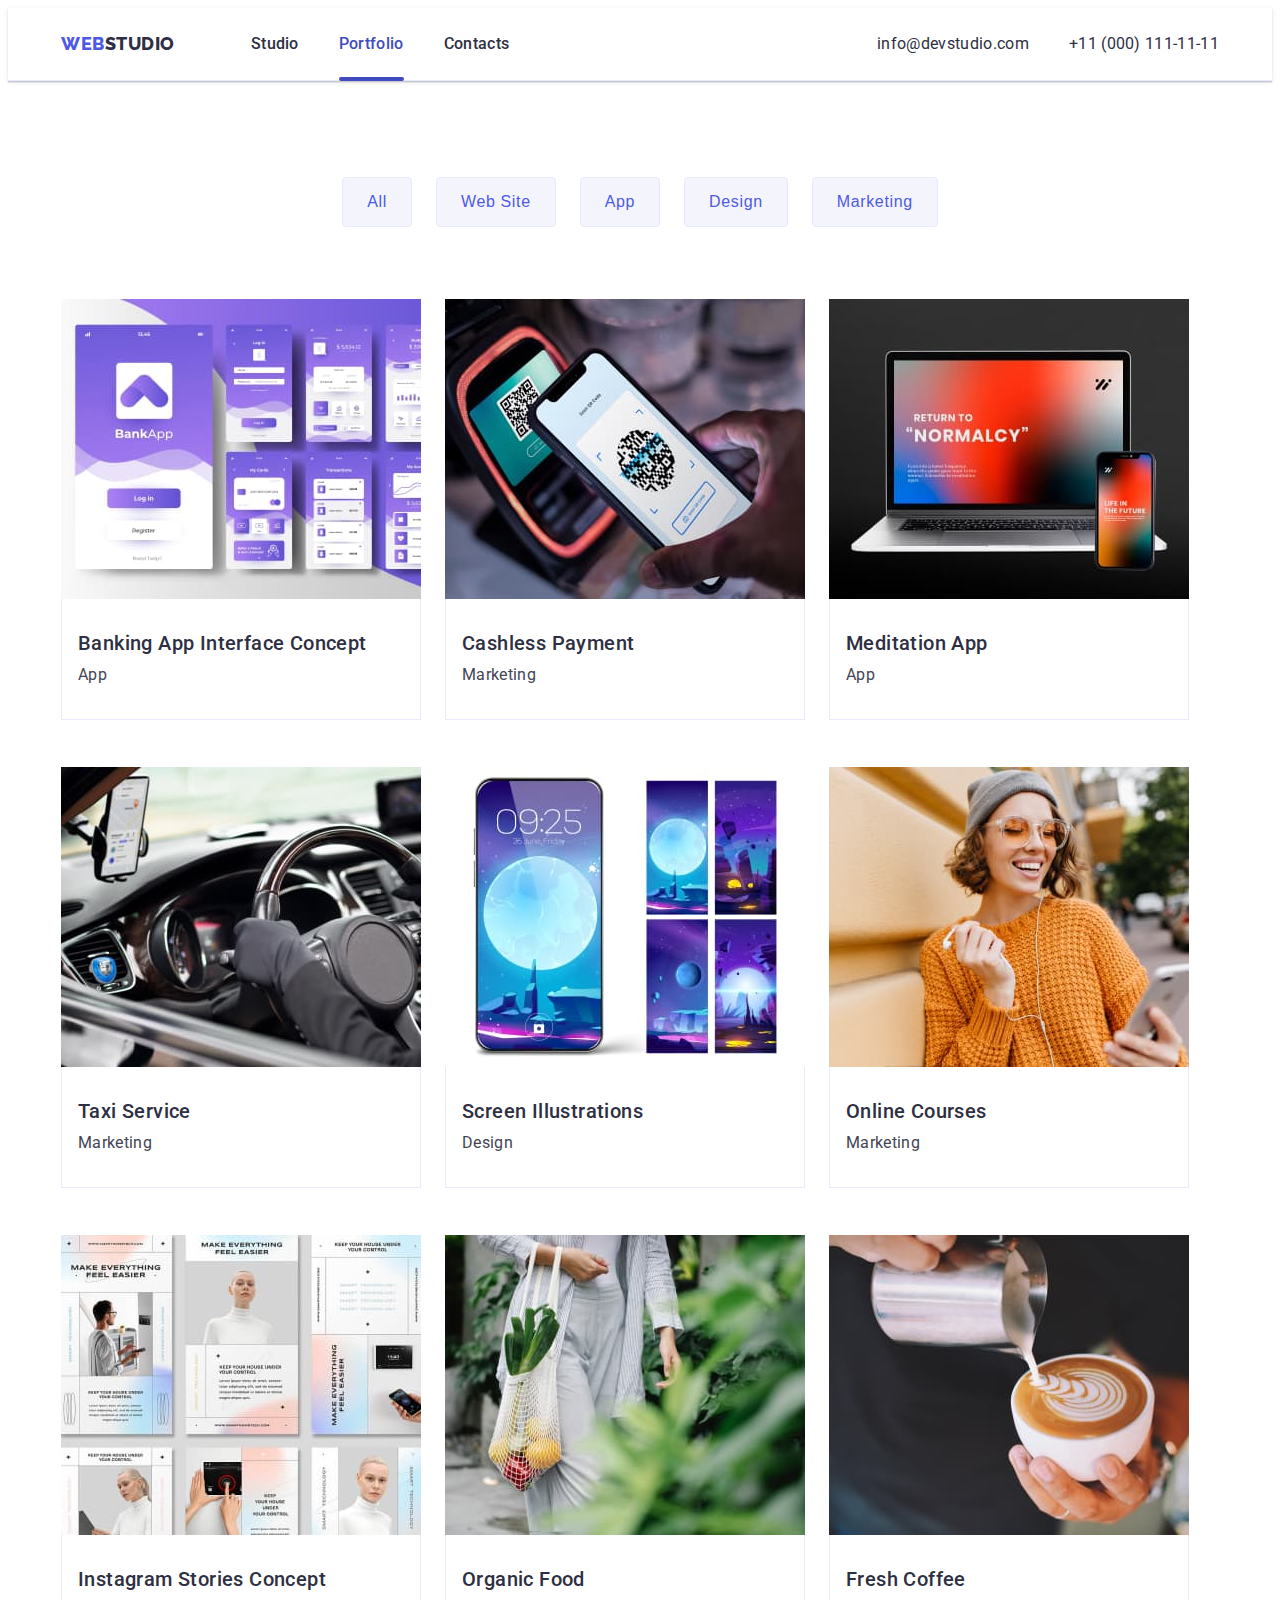
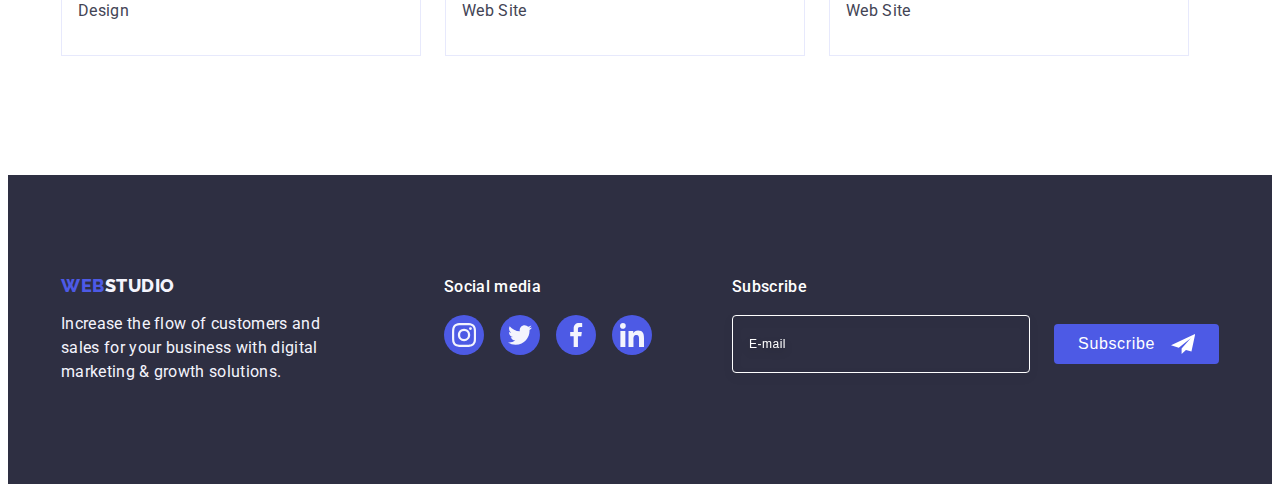
==== commit 062bdd0c: "hw-6.3" ====
--- a/portfolio.html
+++ b/portfolio.html
@@ -364,27 +364,27 @@
             </li>
           </ul>
         </div>
-        <form class="footer-form" name="footer-form">
-          <p class="footer-form-text main-text-style">Subscribe</p>
-
-          <div class="footer-form-wrap">
-            <label for="">
+      <div class="footer-form">
+        <p class="footer-form-text main-text-style">Subscribe</p>
+          <form  class="footer-form-wrap" name="footer-form">
+            <label>
               <input
                 class="footer-input"
                 type="email"
                 name="footer-e-mail"
                 placeholder="E-mail"
+                required
               />
             </label>
-
+      
             <button class="footer-form-btn" type="submit">
               Subscribe
               <svg class="subscribe-icon" width="24" height="24">
                 <use href="./images/icons.svg#icon-subscribe"></use>
               </svg>
             </button>
-          </div>
-        </form>
+          </form>
+      </div>
       </div>
     </footer>
   </body>
--- a/css/styles.css
+++ b/css/styles.css
@@ -552,6 +552,7 @@
 
 .footer-form-text {
   color: #ffffff;
+  font-weight: 500;
   margin-bottom: 16px;
 }
 
@@ -636,7 +637,7 @@
 
   width: 408px;
   min-height: 584px;
-  padding: 24px;
+  padding: 72px 24px 24px;
 
   position: absolute;
   left: 50%;
@@ -696,16 +697,17 @@
   pointer-events: none;
 }
 
+
+/* __________________Modal Form_________________ */
 .modal-title {
   color: var(--title-text-color);
-
-  margin-top: 48px;
+  
   margin-bottom: 16px;
 
   font-weight: 500;
   text-align: center;
 }
-/* __________________Modal Form_________________ */
+
 .modal-label-text {
   color: #8e8f99;
 
@@ -715,6 +717,10 @@
   font-size: 12px;
   line-height: 1.17;
   letter-spacing: 0.04em;
+}
+
+.modal-wrap{
+  margin-bottom: 8px;
 }
 
 .modal-input {
@@ -743,7 +749,6 @@
 
 .modal-input-wrap {
   position: relative;
-  margin-bottom: 8px;
 }
 
 .modal-icon {
@@ -805,6 +810,7 @@
 
   display: flex;
   align-items: center;
+  margin-bottom: 24px;
 }
 
 .check-icon-def {
@@ -820,6 +826,11 @@
 
   justify-content: center;
   align-items: center;
+  transition: background-color 250ms cubic-bezier(0.4, 0, 0.2, 1);
+}
+
+.modal-cheked:focus + .privacy-policy-text> .check-icon-def{
+  border: 2px solid var(--hover-focus-color);
 }
 
 .modal-cheked:checked + .privacy-policy-text span {
@@ -828,6 +839,7 @@
 
   border: 0;
 }
+
 
 .policy-link {
   color: var(--logo-btn-color);
@@ -855,7 +867,7 @@
   height: 56px;
   margin: auto;
   margin-bottom: 24px;
-  margin-top: 24px;
+  
 
   border-radius: 4px;
   border: 0;
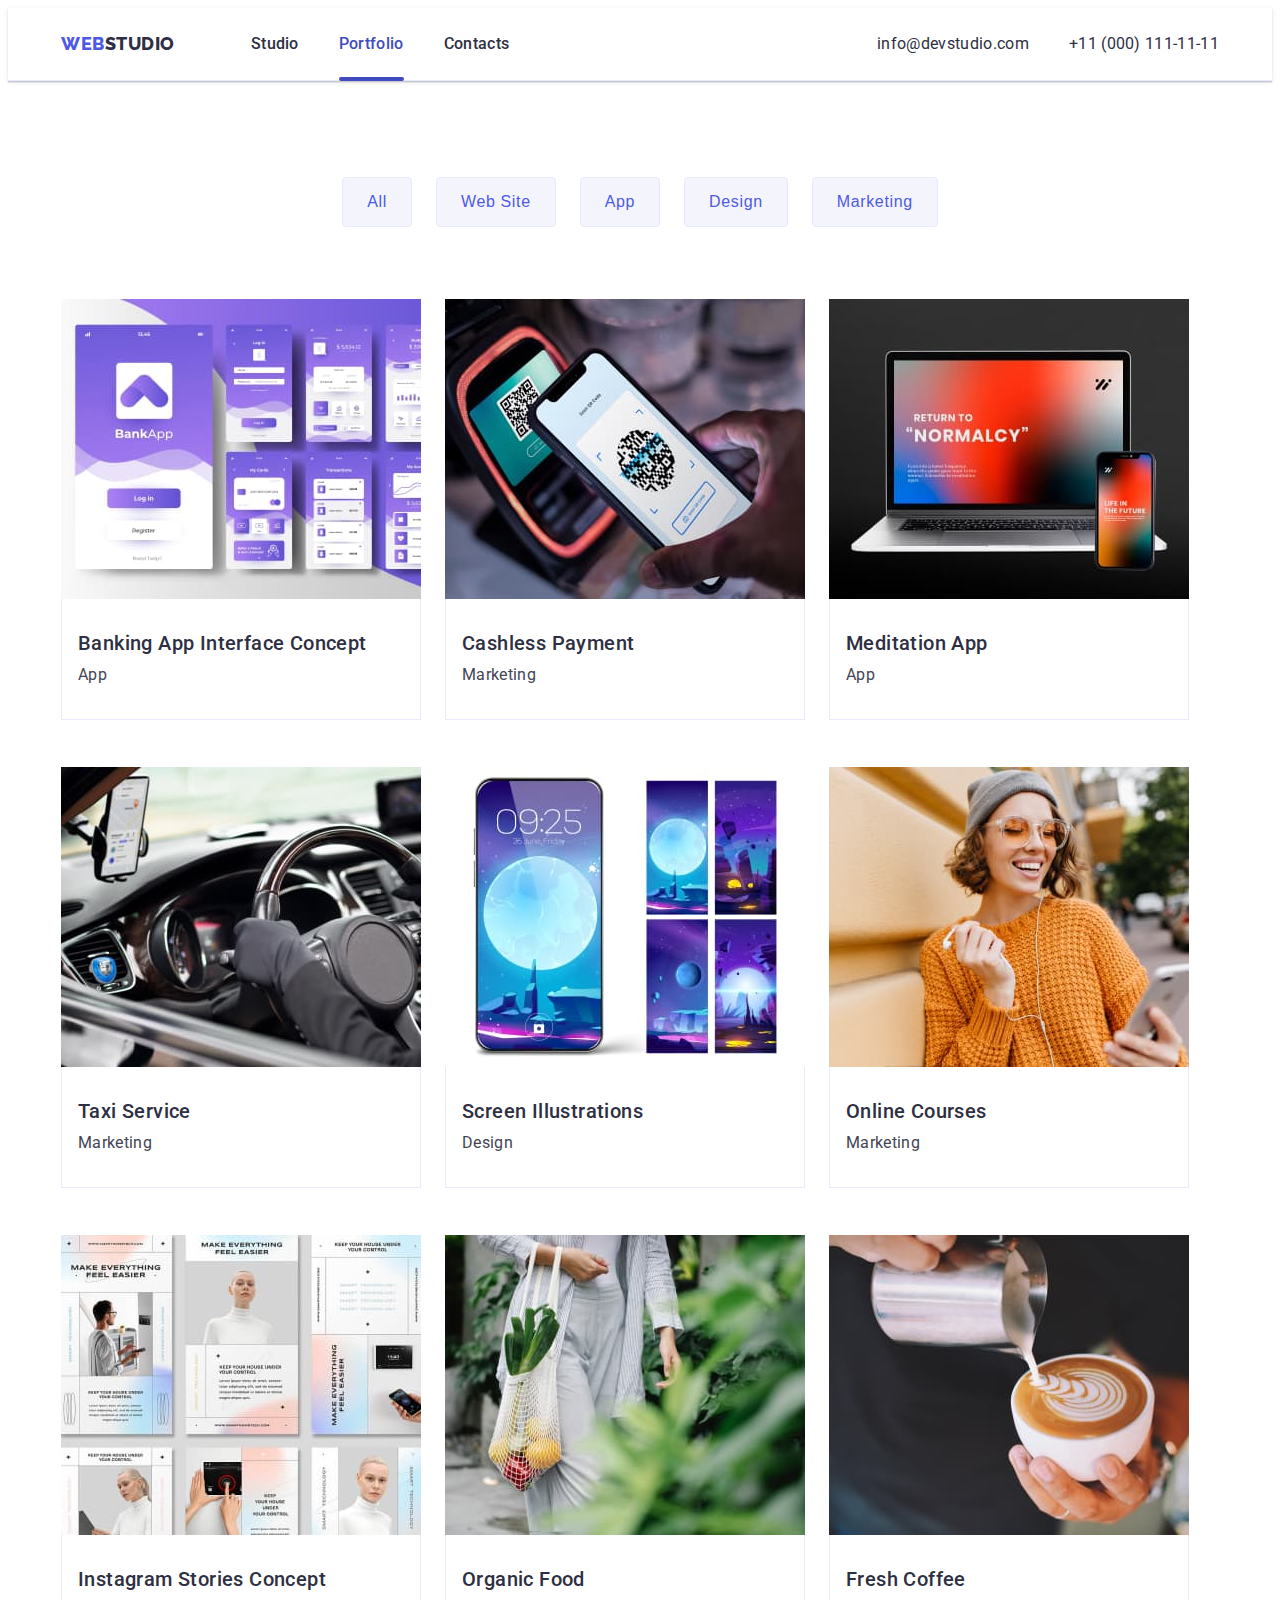
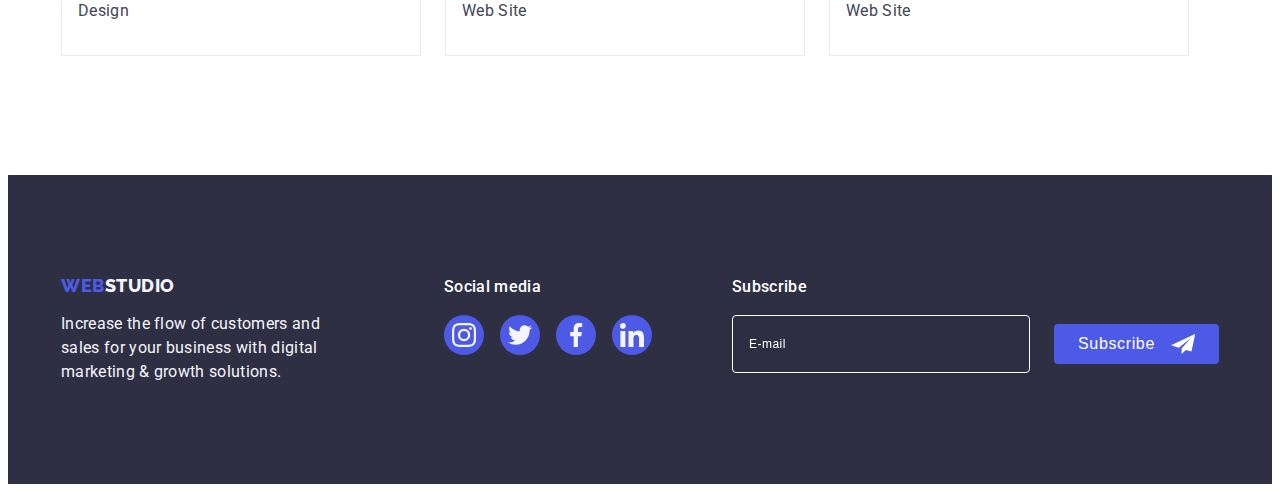
==== commit 17f3f50b: "hw-6.4" ====
--- a/portfolio.html
+++ b/portfolio.html
@@ -364,10 +364,11 @@
             </li>
           </ul>
         </div>
-      <div class="footer-form">
-        <p class="footer-form-text main-text-style">Subscribe</p>
-          <form  class="footer-form-wrap" name="footer-form">
-            <label>
+        <!-- ----Foter Form---- -->
+        <div class="footer-form">
+          <p class="footer-form-text main-text-style">Subscribe</p>
+          <form class="footer-form-wrap" name="footer-form">
+            <label class="footer-label">
               <input
                 class="footer-input"
                 type="email"
@@ -376,7 +377,7 @@
                 required
               />
             </label>
-      
+
             <button class="footer-form-btn" type="submit">
               Subscribe
               <svg class="subscribe-icon" width="24" height="24">
@@ -384,7 +385,7 @@
               </svg>
             </button>
           </form>
-      </div>
+        </div>
       </div>
     </footer>
   </body>
--- a/css/styles.css
+++ b/css/styles.css
@@ -576,7 +576,7 @@
   filter: drop-shadow(0px 4px 4px rgba(0, 0, 0, 0.15));
 
   font-size: 12px;
-  line-height: 2;
+  line-height: 1.5;
   letter-spacing: 0.04em;
 }
 
@@ -588,12 +588,12 @@
   background-color: var(--logo-btn-color);
   color: #ffffff;
   cursor: pointer;
-
-  display: flex;
-  justify-content: center;
-  align-items: center;
-  gap: 16px;
-
+  min-width: 165px;
+
+  display: flex;
+  justify-content: center;
+  align-items: center;
+  
   font-weight: 500;
   font-size: 16px;
   line-height: 1.5;
@@ -617,6 +617,7 @@
 }
 
 .subscribe-icon {
+  margin-left: 16px;
 }
 
 
